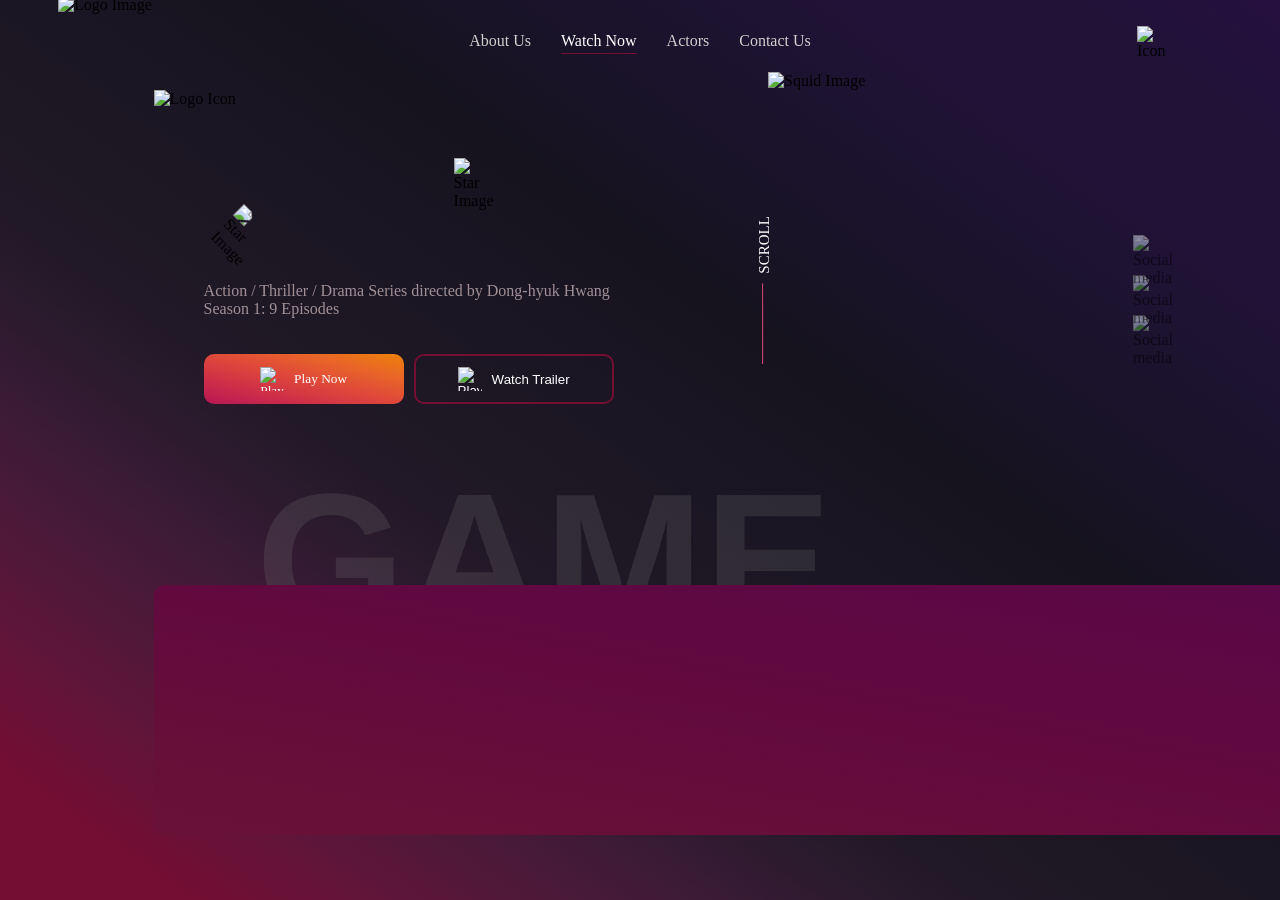
==== Index.html @ ef5143f7 "This is the 3 designs of Task - 2" ====
<!DOCTYPE html>
<html lang="en">

<head>
    <meta charset="UTF-8">
    <meta name="viewport" content="width=device-width, initial-scale=1.0">
    <link rel="stylesheet" href="Style.css">
    <title>Document</title>
</head>

<body>
    <header>
        <nav>
            <div class="nav_class_1" id="nav_id_1"><img src="./Logo 1.png" alt="Logo Image">
            </div>
            <div class="nav_class_1" id="nav_id_2">
                <p>About Us</p>
                <p id="special_p"><u>Watch Now</u></p>
                <p>Actors</p>
                <p>Contact Us</p>
            </div>
            <div class="nav_class_1" id="nav_id_3"><img src="./Hamburger Icon.svg" alt="Icon Image"></div>
        </nav>
    </header>
    <main>
        <section>
            <div class="section_class_1" id="section_id_11">
                <div class="child_1_11" id="id_section_1">
                    <img src="./Blue Star.svg" alt="Star Image">
                </div>
                <img src="./Logo 1.png" alt="Logo Icon">
                <div class="child_1_11" id="id_section_2">
                    <img src="./Yellow Star 1.svg" alt="Star Image">
                </div>
                <p>Action / Thriller / Drama Series directed by Dong-hyuk Hwang <br>
                    Season 1: 9 Episodes</p>
                <div id="button_div"> <button id="button_id_1"><img src="./Hollow Play Icon.svg" alt="Play Image">Play
                        Now</button>
                    <button id="button_id_2"><img src="./play-svgrepo-com.svg" alt="Play Image"> Watch Trailer</button>
                </div>

            </div>
            <div class="section_class_1" id="section_id_12">
                <h1>GAME</h1>
            </div>
            <div class="section_class_1" id="section_id_13">
                <p id="special_p2">_________</p>
                <p id="special_p1">SCROLL</p>
            </div>
            <div class="section_class_1" id="section_id_14">
                <img src="./Squid_Man_Image-removebg-preview.png" alt="Squid Image">
            </div>
            <div class="section_class_1" id="section_id_15">
                <div class="social_media" id="social_media_11"><img src="./facebook-line.svg" alt="Social media"></div>
                <div class="social_media" id="social_media_12"><img src="./instagram-line.svg" alt="Social media"></div>
                <div class="social_media" id="social_media_13"><img src="./twitter-line.svg" alt="Social media"></div>
            </div>
            <div class="section_class_1" id="section_id_16">
                <h2>SQUID</h2>
            </div>
        </section>

        <footer>
            <div class="footer_class_1">
                <div class="footer_child_1" id="footer_child_id_11"></div>
                <div class="footer_child_1" id="footer_child_id_12"></div>
                <div class="footer_child_1" id="footer_child_id_13"></div>
            </div> 
        </footer>
    </main>

</body>

</html>
---- Style.css ----
* {
    padding: 0px;
    margin: 0px;
    box-sizing: border-box;
}


html body {
    width: 100%;
    height: 100vh;

    background-image: linear-gradient(to right top, #740e33, #740e33, #5e1539, #481a39,
            #321b32, #211927, #1d1724, #191522, #16131f, #191328, #1c1330, #211238, #211238, #261040),
        linear-gradient(45deg, #121212 0%, #3a3a3a 100%);
    ;

    background-repeat: no-repeat;
    background-attachment: fixed;
    overflow-x: hidden;
}

nav {
    width: 100%;
    height: 9vh;
    display: flex;

}

#nav_id_1 {
    width: 20%;
    height: 100%;
    display: flex;
    justify-content: center;
    align-items: center;
}

#nav_id_2 {
    width: 60%;
    height: 100%;
    display: flex;
    justify-content: center;
    align-items: center;
    gap: 30px;
}

#nav_id_3 {
    width: 20%;
    height: 100%;
    display: flex;
    justify-content: center;
    align-items: center;
    position: relative;
    cursor: pointer;

}


#nav_id_1>img {
    width: 140px;
    height: 90px;

}

#nav_id_2>p {
    color: rgb(209, 207, 207);
    font-family: serif;
}

u {
    text-underline-offset: 7px;
    text-decoration-color: #740e33;
}

#special_p>u {
    color: #ffff;
    font-family: serif;

}

#nav_id_3>img {
    width: 30px;
    height: 30px;

}

#section_id_11 {
    width: 500px;
    height: 400px;
    position: absolute;
    left: 12%;
    top: 2%;
    display: flex;
    flex-direction: column;
    justify-content: center;
    align-items: flex-start;
    gap: 2px;
}

#section_id_11>img {
    width: 400px;
    height: 280px;
    position: relative;
    margin: 0px;
    padding: 0px;
    top: 10%;
}

#section_id_11>p {
    color: #A19096;
    position: relative;
    top: -5%;
    left: 10%;
}

button {
    width: 200px;
    height: 50px;
    border-radius: 10px;
    display: flex;
    justify-content: center;
    align-items: center;
    gap: 10px;
    cursor: pointer;
}


#button_id_1 {
    background-image: linear-gradient(to right top, #b71754, #ce2e48, #df483a, #e96528, #ed8208);
    border: transparent;
    color: white;
    font-family: serif;

}

#button_id_2 {
    background-color: transparent;
    border: 2px solid #740e33;
    color: white;

}


#button_id_1>img {
    width: 24px;
    height: 24px;
}

#button_id_2>img {
    width: 24px;
    height: 24px;
}

#button_div {
    width: 450px;
    height: 100px;
    display: flex;
    justify-content: flex-start;
    align-items: center;
    gap: 10px;
    position: relative;
    left: 10%;
}

#id_section_1 {
    width: 30px;
    height: 30px;
    position: relative;
    left: 60%;
    top: 35%;
}

#id_section_2 {
    width: 30px;
    height: 30px;
    rotate: 45deg;
    position: relative;
    left: 15%;
    top: -15%;

}

#section_id_14 {
    width: 550px;
    height: 530px;
    position: absolute;
    left: 60%;
    top: 8%;
}

#section_id_14>img {
    background-blend-mode: screen;

}

h1 {
    color: grey;
    font-family: sans-serif;
    font-size: 12rem;
    position: absolute;
    top: 50%;
    left: 20%;
    opacity: 20%;

}

#section_id_13 {
    width: 120px;
    height: 40px;
    position: absolute;
    display: flex;
    justify-content: center;
    align-items: center;
    gap: 10px;
    left: 55%;
    top: 30%;
    rotate: 270deg;
}

#special_p2 {
    color: #d04571;
    font-family: sans-serif;
    display: inline-block;
    transform: translateY(-9px);
}

#special_p1 {
    color: white;
    font-size: 15px;

}

#section_id_15 {
    width: 120px;
    height: 40px;
    position: absolute;
    display: flex;
    justify-content: center;
    align-items: center;
    gap: 10px;
    left: 85%;
    top: 30%;
    rotate: 270deg;
}

.social_media {
    width: 30px;
    height: 30px;
    opacity: 50%;
}

#social_media_11 {
    rotate: 90deg;
}

#social_media_13 {
    rotate: 90deg;
}

#social_media_12 {
    rotate: 90deg;
}


h2 {
    color: grey;
    font-family: sans-serif;
    font-size: 10rem;
    position: absolute;
    left: 85%;
    top: 25%;
    rotate: 270deg;
    opacity: 20%;

}

footer {
    width: 1400px;
    height: 250px;
    background-image: linear-gradient(to right top, #681236, #650e3a, #620a3f, #5d0844, #580849);
    border-radius: 10px;
    display: flex;
    position: absolute;
    top: 65%;
    left: 12%;
    justify-content: center;
    align-items: center;



}

.footer_class_1 {
    display: flex;
    justify-content: center;
    align-items: center;
    gap: 40px;
}

.footer_child_1 {
    width: 400px;
    height: 200px;
    border-radius: 10px;
    display: flex;
    justify-items: center;
}

#footer_child_id_11 {
    background-image: url(./Image\ 1.jpg);
    background-position: center;
    background-size: cover;
    background-repeat: no-repeat;

}


#footer_child_id_12 {
    background-image: url(./Image\ 2.jpg);
    background-position: center;
    background-size: 400px 350px;
    background-repeat: no-repeat;

}

#footer_child_id_13 {
    background-image: url(./Image\ 3.jpg);
    background-position: center;
    background-size: 400px 200px;
    background-repeat: no-repeat;
}
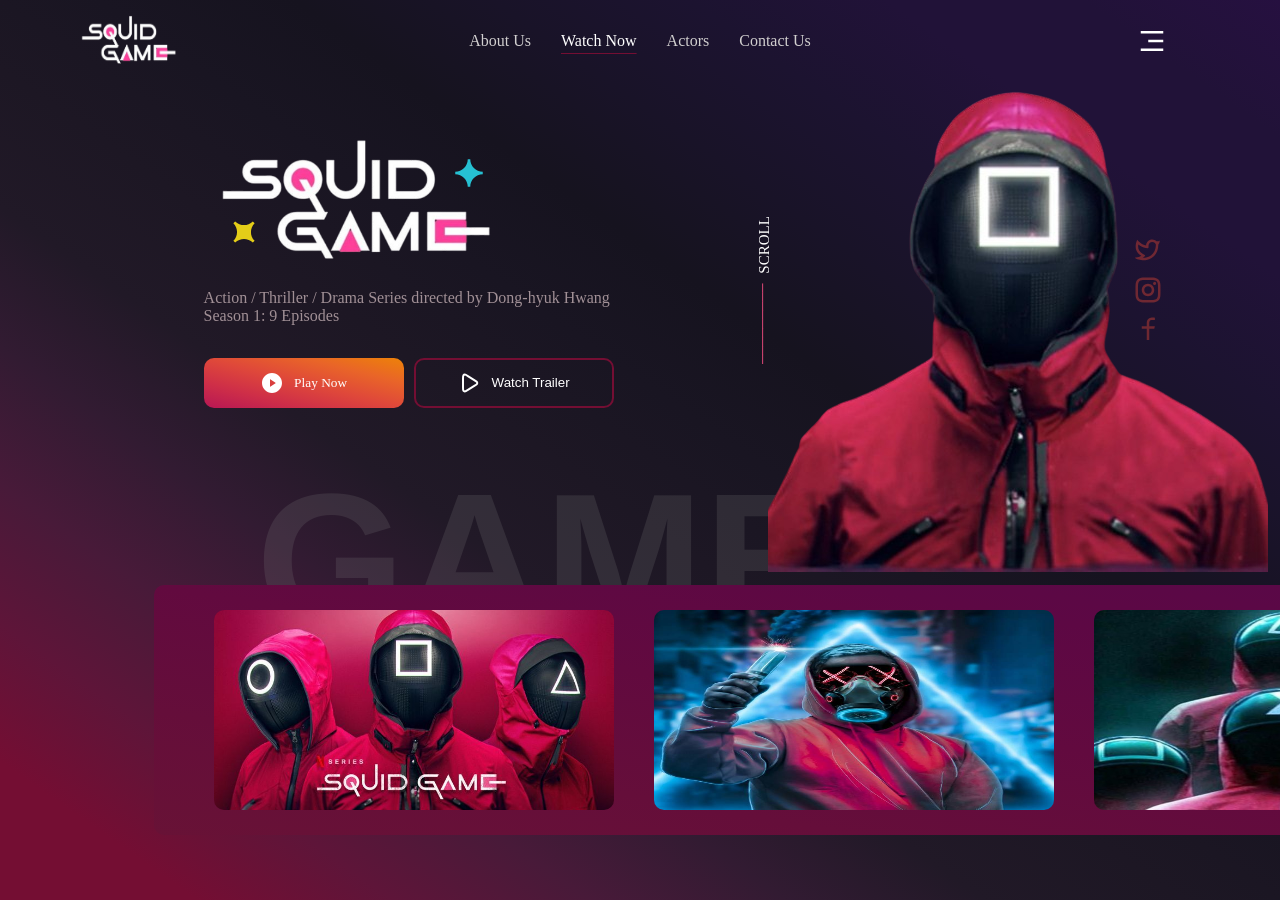
==== commit 6c0ef053: "Initialize project and add images folder" ====
--- a/Index.html
+++ b/Index.html
@@ -1,74 +1,74 @@
-<!DOCTYPE html>
-<html lang="en">
-
-<head>
-    <meta charset="UTF-8">
-    <meta name="viewport" content="width=device-width, initial-scale=1.0">
-    <link rel="stylesheet" href="Style.css">
-    <title>Document</title>
-</head>
-
-<body>
-    <header>
-        <nav>
-            <div class="nav_class_1" id="nav_id_1"><img src="./Logo 1.png" alt="Logo Image">
-            </div>
-            <div class="nav_class_1" id="nav_id_2">
-                <p>About Us</p>
-                <p id="special_p"><u>Watch Now</u></p>
-                <p>Actors</p>
-                <p>Contact Us</p>
-            </div>
-            <div class="nav_class_1" id="nav_id_3"><img src="./Hamburger Icon.svg" alt="Icon Image"></div>
-        </nav>
-    </header>
-    <main>
-        <section>
-            <div class="section_class_1" id="section_id_11">
-                <div class="child_1_11" id="id_section_1">
-                    <img src="./Blue Star.svg" alt="Star Image">
-                </div>
-                <img src="./Logo 1.png" alt="Logo Icon">
-                <div class="child_1_11" id="id_section_2">
-                    <img src="./Yellow Star 1.svg" alt="Star Image">
-                </div>
-                <p>Action / Thriller / Drama Series directed by Dong-hyuk Hwang <br>
-                    Season 1: 9 Episodes</p>
-                <div id="button_div"> <button id="button_id_1"><img src="./Hollow Play Icon.svg" alt="Play Image">Play
-                        Now</button>
-                    <button id="button_id_2"><img src="./play-svgrepo-com.svg" alt="Play Image"> Watch Trailer</button>
-                </div>
-
-            </div>
-            <div class="section_class_1" id="section_id_12">
-                <h1>GAME</h1>
-            </div>
-            <div class="section_class_1" id="section_id_13">
-                <p id="special_p2">_________</p>
-                <p id="special_p1">SCROLL</p>
-            </div>
-            <div class="section_class_1" id="section_id_14">
-                <img src="./Squid_Man_Image-removebg-preview.png" alt="Squid Image">
-            </div>
-            <div class="section_class_1" id="section_id_15">
-                <div class="social_media" id="social_media_11"><img src="./facebook-line.svg" alt="Social media"></div>
-                <div class="social_media" id="social_media_12"><img src="./instagram-line.svg" alt="Social media"></div>
-                <div class="social_media" id="social_media_13"><img src="./twitter-line.svg" alt="Social media"></div>
-            </div>
-            <div class="section_class_1" id="section_id_16">
-                <h2>SQUID</h2>
-            </div>
-        </section>
-
-        <footer>
-            <div class="footer_class_1">
-                <div class="footer_child_1" id="footer_child_id_11"></div>
-                <div class="footer_child_1" id="footer_child_id_12"></div>
-                <div class="footer_child_1" id="footer_child_id_13"></div>
-            </div> 
-        </footer>
-    </main>
-
-</body>
-
+<!DOCTYPE html>
+<html lang="en">
+
+<head>
+    <meta charset="UTF-8">
+    <meta name="viewport" content="width=device-width, initial-scale=1.0">
+    <link rel="stylesheet" href="Style.css">
+    <title>Document</title>
+</head>
+
+<body>
+    <header>
+        <nav>
+            <div class="nav_class_1" id="nav_id_1"><img src="./Logo 1.png" alt="Logo Image">
+            </div>
+            <div class="nav_class_1" id="nav_id_2">
+                <p>About Us</p>
+                <p id="special_p"><u>Watch Now</u></p>
+                <p>Actors</p>
+                <p>Contact Us</p>
+            </div>
+            <div class="nav_class_1" id="nav_id_3"><img src="./Hamburger Icon.svg" alt="Icon Image"></div>
+        </nav>
+    </header>
+    <main>
+        <section>
+            <div class="section_class_1" id="section_id_11">
+                <div class="child_1_11" id="id_section_1">
+                    <img src="./Blue Star.svg" alt="Star Image">
+                </div>
+                <img src="./Logo 1.png" alt="Logo Icon">
+                <div class="child_1_11" id="id_section_2">
+                    <img src="./Yellow Star 1.svg" alt="Star Image">
+                </div>
+                <p>Action / Thriller / Drama Series directed by Dong-hyuk Hwang <br>
+                    Season 1: 9 Episodes</p>
+                <div id="button_div"> <button id="button_id_1"><img src="./Hollow Play Icon.svg" alt="Play Image">Play
+                        Now</button>
+                    <button id="button_id_2"><img src="./play-svgrepo-com.svg" alt="Play Image"> Watch Trailer</button>
+                </div>
+
+            </div>
+            <div class="section_class_1" id="section_id_12">
+                <h1>GAME</h1>
+            </div>
+            <div class="section_class_1" id="section_id_13">
+                <p id="special_p2">_________</p>
+                <p id="special_p1">SCROLL</p>
+            </div>
+            <div class="section_class_1" id="section_id_14">
+                <img src="./Squid_Man_Image-removebg-preview.png" alt="Squid Image">
+            </div>
+            <div class="section_class_1" id="section_id_15">
+                <div class="social_media" id="social_media_11"><img src="./facebook-line.svg" alt="Social media"></div>
+                <div class="social_media" id="social_media_12"><img src="./instagram-line.svg" alt="Social media"></div>
+                <div class="social_media" id="social_media_13"><img src="./twitter-line.svg" alt="Social media"></div>
+            </div>
+            <div class="section_class_1" id="section_id_16">
+                <h2>SQUID</h2>
+            </div>
+        </section>
+
+        <footer>
+            <div class="footer_class_1">
+                <div class="footer_child_1" id="footer_child_id_11"></div>
+                <div class="footer_child_1" id="footer_child_id_12"></div>
+                <div class="footer_child_1" id="footer_child_id_13"></div>
+            </div> 
+        </footer>
+    </main>
+
+</body>
+
 </html>
--- a/Style.css
+++ b/Style.css
@@ -1,329 +1,329 @@
-* {
-    padding: 0px;
-    margin: 0px;
-    box-sizing: border-box;
-}
-
-
-html body {
-    width: 100%;
-    height: 100vh;
-
-    background-image: linear-gradient(to right top, #740e33, #740e33, #5e1539, #481a39,
-            #321b32, #211927, #1d1724, #191522, #16131f, #191328, #1c1330, #211238, #211238, #261040),
-        linear-gradient(45deg, #121212 0%, #3a3a3a 100%);
-    ;
-
-    background-repeat: no-repeat;
-    background-attachment: fixed;
-    overflow-x: hidden;
-}
-
-nav {
-    width: 100%;
-    height: 9vh;
-    display: flex;
-
-}
-
-#nav_id_1 {
-    width: 20%;
-    height: 100%;
-    display: flex;
-    justify-content: center;
-    align-items: center;
-}
-
-#nav_id_2 {
-    width: 60%;
-    height: 100%;
-    display: flex;
-    justify-content: center;
-    align-items: center;
-    gap: 30px;
-}
-
-#nav_id_3 {
-    width: 20%;
-    height: 100%;
-    display: flex;
-    justify-content: center;
-    align-items: center;
-    position: relative;
-    cursor: pointer;
-
-}
-
-
-#nav_id_1>img {
-    width: 140px;
-    height: 90px;
-
-}
-
-#nav_id_2>p {
-    color: rgb(209, 207, 207);
-    font-family: serif;
-}
-
-u {
-    text-underline-offset: 7px;
-    text-decoration-color: #740e33;
-}
-
-#special_p>u {
-    color: #ffff;
-    font-family: serif;
-
-}
-
-#nav_id_3>img {
-    width: 30px;
-    height: 30px;
-
-}
-
-#section_id_11 {
-    width: 500px;
-    height: 400px;
-    position: absolute;
-    left: 12%;
-    top: 2%;
-    display: flex;
-    flex-direction: column;
-    justify-content: center;
-    align-items: flex-start;
-    gap: 2px;
-}
-
-#section_id_11>img {
-    width: 400px;
-    height: 280px;
-    position: relative;
-    margin: 0px;
-    padding: 0px;
-    top: 10%;
-}
-
-#section_id_11>p {
-    color: #A19096;
-    position: relative;
-    top: -5%;
-    left: 10%;
-}
-
-button {
-    width: 200px;
-    height: 50px;
-    border-radius: 10px;
-    display: flex;
-    justify-content: center;
-    align-items: center;
-    gap: 10px;
-    cursor: pointer;
-}
-
-
-#button_id_1 {
-    background-image: linear-gradient(to right top, #b71754, #ce2e48, #df483a, #e96528, #ed8208);
-    border: transparent;
-    color: white;
-    font-family: serif;
-
-}
-
-#button_id_2 {
-    background-color: transparent;
-    border: 2px solid #740e33;
-    color: white;
-
-}
-
-
-#button_id_1>img {
-    width: 24px;
-    height: 24px;
-}
-
-#button_id_2>img {
-    width: 24px;
-    height: 24px;
-}
-
-#button_div {
-    width: 450px;
-    height: 100px;
-    display: flex;
-    justify-content: flex-start;
-    align-items: center;
-    gap: 10px;
-    position: relative;
-    left: 10%;
-}
-
-#id_section_1 {
-    width: 30px;
-    height: 30px;
-    position: relative;
-    left: 60%;
-    top: 35%;
-}
-
-#id_section_2 {
-    width: 30px;
-    height: 30px;
-    rotate: 45deg;
-    position: relative;
-    left: 15%;
-    top: -15%;
-
-}
-
-#section_id_14 {
-    width: 550px;
-    height: 530px;
-    position: absolute;
-    left: 60%;
-    top: 8%;
-}
-
-#section_id_14>img {
-    background-blend-mode: screen;
-
-}
-
-h1 {
-    color: grey;
-    font-family: sans-serif;
-    font-size: 12rem;
-    position: absolute;
-    top: 50%;
-    left: 20%;
-    opacity: 20%;
-
-}
-
-#section_id_13 {
-    width: 120px;
-    height: 40px;
-    position: absolute;
-    display: flex;
-    justify-content: center;
-    align-items: center;
-    gap: 10px;
-    left: 55%;
-    top: 30%;
-    rotate: 270deg;
-}
-
-#special_p2 {
-    color: #d04571;
-    font-family: sans-serif;
-    display: inline-block;
-    transform: translateY(-9px);
-}
-
-#special_p1 {
-    color: white;
-    font-size: 15px;
-
-}
-
-#section_id_15 {
-    width: 120px;
-    height: 40px;
-    position: absolute;
-    display: flex;
-    justify-content: center;
-    align-items: center;
-    gap: 10px;
-    left: 85%;
-    top: 30%;
-    rotate: 270deg;
-}
-
-.social_media {
-    width: 30px;
-    height: 30px;
-    opacity: 50%;
-}
-
-#social_media_11 {
-    rotate: 90deg;
-}
-
-#social_media_13 {
-    rotate: 90deg;
-}
-
-#social_media_12 {
-    rotate: 90deg;
-}
-
-
-h2 {
-    color: grey;
-    font-family: sans-serif;
-    font-size: 10rem;
-    position: absolute;
-    left: 85%;
-    top: 25%;
-    rotate: 270deg;
-    opacity: 20%;
-
-}
-
-footer {
-    width: 1400px;
-    height: 250px;
-    background-image: linear-gradient(to right top, #681236, #650e3a, #620a3f, #5d0844, #580849);
-    border-radius: 10px;
-    display: flex;
-    position: absolute;
-    top: 65%;
-    left: 12%;
-    justify-content: center;
-    align-items: center;
-
-
-
-}
-
-.footer_class_1 {
-    display: flex;
-    justify-content: center;
-    align-items: center;
-    gap: 40px;
-}
-
-.footer_child_1 {
-    width: 400px;
-    height: 200px;
-    border-radius: 10px;
-    display: flex;
-    justify-items: center;
-}
-
-#footer_child_id_11 {
-    background-image: url(./Image\ 1.jpg);
-    background-position: center;
-    background-size: cover;
-    background-repeat: no-repeat;
-
-}
-
-
-#footer_child_id_12 {
-    background-image: url(./Image\ 2.jpg);
-    background-position: center;
-    background-size: 400px 350px;
-    background-repeat: no-repeat;
-
-}
-
-#footer_child_id_13 {
-    background-image: url(./Image\ 3.jpg);
-    background-position: center;
-    background-size: 400px 200px;
-    background-repeat: no-repeat;
+* {
+    padding: 0px;
+    margin: 0px;
+    box-sizing: border-box;
+}
+
+
+html body {
+    width: 100%;
+    height: 100vh;
+
+    background-image: linear-gradient(to right top, #740e33, #740e33, #5e1539, #481a39,
+            #321b32, #211927, #1d1724, #191522, #16131f, #191328, #1c1330, #211238, #211238, #261040),
+        linear-gradient(45deg, #121212 0%, #3a3a3a 100%);
+    ;
+
+    background-repeat: no-repeat;
+    background-attachment: fixed;
+    overflow-x: hidden;
+}
+
+nav {
+    width: 100%;
+    height: 9vh;
+    display: flex;
+
+}
+
+#nav_id_1 {
+    width: 20%;
+    height: 100%;
+    display: flex;
+    justify-content: center;
+    align-items: center;
+}
+
+#nav_id_2 {
+    width: 60%;
+    height: 100%;
+    display: flex;
+    justify-content: center;
+    align-items: center;
+    gap: 30px;
+}
+
+#nav_id_3 {
+    width: 20%;
+    height: 100%;
+    display: flex;
+    justify-content: center;
+    align-items: center;
+    position: relative;
+    cursor: pointer;
+
+}
+
+
+#nav_id_1>img {
+    width: 140px;
+    height: 90px;
+
+}
+
+#nav_id_2>p {
+    color: rgb(209, 207, 207);
+    font-family: serif;
+}
+
+u {
+    text-underline-offset: 7px;
+    text-decoration-color: #740e33;
+}
+
+#special_p>u {
+    color: #ffff;
+    font-family: serif;
+
+}
+
+#nav_id_3>img {
+    width: 30px;
+    height: 30px;
+
+}
+
+#section_id_11 {
+    width: 500px;
+    height: 400px;
+    position: absolute;
+    left: 12%;
+    top: 2%;
+    display: flex;
+    flex-direction: column;
+    justify-content: center;
+    align-items: flex-start;
+    gap: 2px;
+}
+
+#section_id_11>img {
+    width: 400px;
+    height: 280px;
+    position: relative;
+    margin: 0px;
+    padding: 0px;
+    top: 10%;
+}
+
+#section_id_11>p {
+    color: #A19096;
+    position: relative;
+    top: -5%;
+    left: 10%;
+}
+
+button {
+    width: 200px;
+    height: 50px;
+    border-radius: 10px;
+    display: flex;
+    justify-content: center;
+    align-items: center;
+    gap: 10px;
+    cursor: pointer;
+}
+
+
+#button_id_1 {
+    background-image: linear-gradient(to right top, #b71754, #ce2e48, #df483a, #e96528, #ed8208);
+    border: transparent;
+    color: white;
+    font-family: serif;
+
+}
+
+#button_id_2 {
+    background-color: transparent;
+    border: 2px solid #740e33;
+    color: white;
+
+}
+
+
+#button_id_1>img {
+    width: 24px;
+    height: 24px;
+}
+
+#button_id_2>img {
+    width: 24px;
+    height: 24px;
+}
+
+#button_div {
+    width: 450px;
+    height: 100px;
+    display: flex;
+    justify-content: flex-start;
+    align-items: center;
+    gap: 10px;
+    position: relative;
+    left: 10%;
+}
+
+#id_section_1 {
+    width: 30px;
+    height: 30px;
+    position: relative;
+    left: 60%;
+    top: 35%;
+}
+
+#id_section_2 {
+    width: 30px;
+    height: 30px;
+    rotate: 45deg;
+    position: relative;
+    left: 15%;
+    top: -15%;
+
+}
+
+#section_id_14 {
+    width: 550px;
+    height: 530px;
+    position: absolute;
+    left: 60%;
+    top: 8%;
+}
+
+#section_id_14>img {
+    background-blend-mode: screen;
+
+}
+
+h1 {
+    color: grey;
+    font-family: sans-serif;
+    font-size: 12rem;
+    position: absolute;
+    top: 50%;
+    left: 20%;
+    opacity: 20%;
+
+}
+
+#section_id_13 {
+    width: 120px;
+    height: 40px;
+    position: absolute;
+    display: flex;
+    justify-content: center;
+    align-items: center;
+    gap: 10px;
+    left: 55%;
+    top: 30%;
+    rotate: 270deg;
+}
+
+#special_p2 {
+    color: #d04571;
+    font-family: sans-serif;
+    display: inline-block;
+    transform: translateY(-9px);
+}
+
+#special_p1 {
+    color: white;
+    font-size: 15px;
+
+}
+
+#section_id_15 {
+    width: 120px;
+    height: 40px;
+    position: absolute;
+    display: flex;
+    justify-content: center;
+    align-items: center;
+    gap: 10px;
+    left: 85%;
+    top: 30%;
+    rotate: 270deg;
+}
+
+.social_media {
+    width: 30px;
+    height: 30px;
+    opacity: 50%;
+}
+
+#social_media_11 {
+    rotate: 90deg;
+}
+
+#social_media_13 {
+    rotate: 90deg;
+}
+
+#social_media_12 {
+    rotate: 90deg;
+}
+
+
+h2 {
+    color: grey;
+    font-family: sans-serif;
+    font-size: 10rem;
+    position: absolute;
+    left: 85%;
+    top: 25%;
+    rotate: 270deg;
+    opacity: 20%;
+
+}
+
+footer {
+    width: 1400px;
+    height: 250px;
+    background-image: linear-gradient(to right top, #681236, #650e3a, #620a3f, #5d0844, #580849);
+    border-radius: 10px;
+    display: flex;
+    position: absolute;
+    top: 65%;
+    left: 12%;
+    justify-content: center;
+    align-items: center;
+
+
+
+}
+
+.footer_class_1 {
+    display: flex;
+    justify-content: center;
+    align-items: center;
+    gap: 40px;
+}
+
+.footer_child_1 {
+    width: 400px;
+    height: 200px;
+    border-radius: 10px;
+    display: flex;
+    justify-items: center;
+}
+
+#footer_child_id_11 {
+    background-image: url(./Image\ 1.jpg);
+    background-position: center;
+    background-size: cover;
+    background-repeat: no-repeat;
+
+}
+
+
+#footer_child_id_12 {
+    background-image: url(./Image\ 2.jpg);
+    background-position: center;
+    background-size: 400px 350px;
+    background-repeat: no-repeat;
+
+}
+
+#footer_child_id_13 {
+    background-image: url(./Image\ 3.jpg);
+    background-position: center;
+    background-size: 400px 200px;
+    background-repeat: no-repeat;
 }
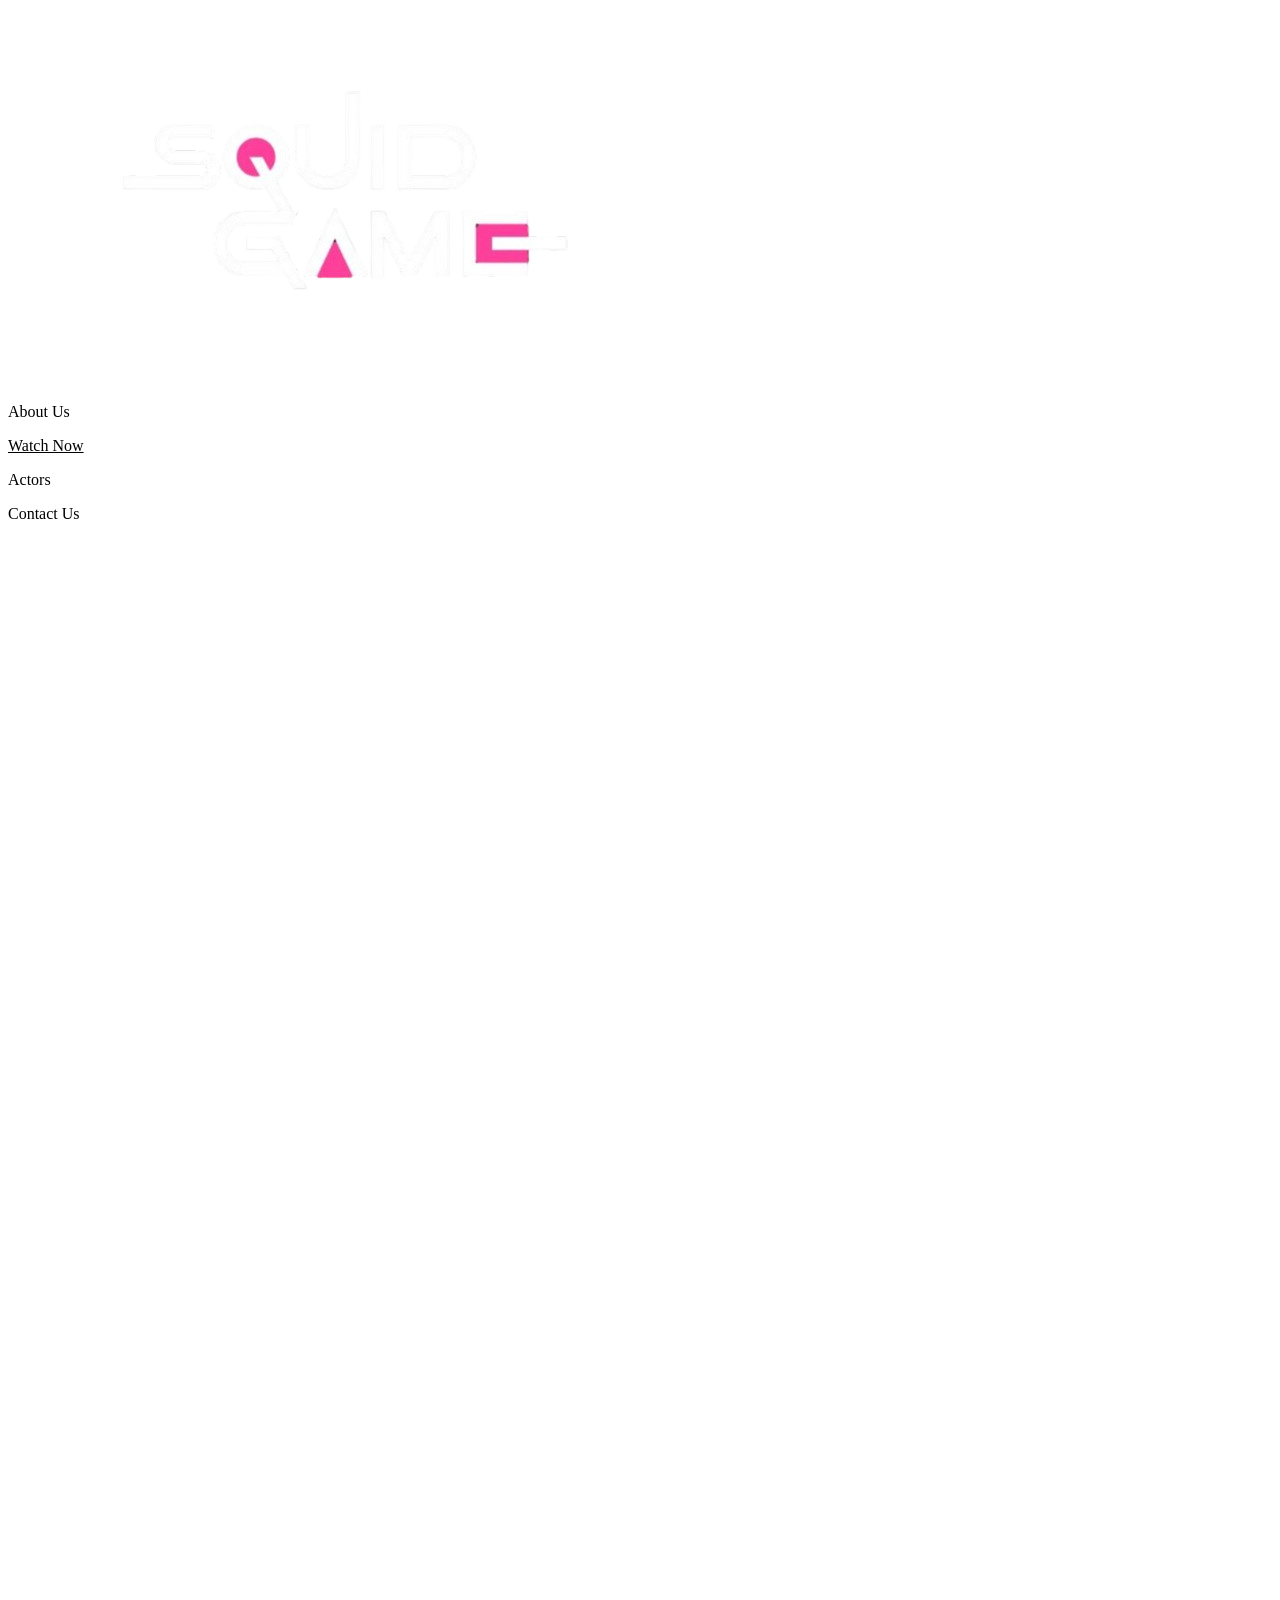
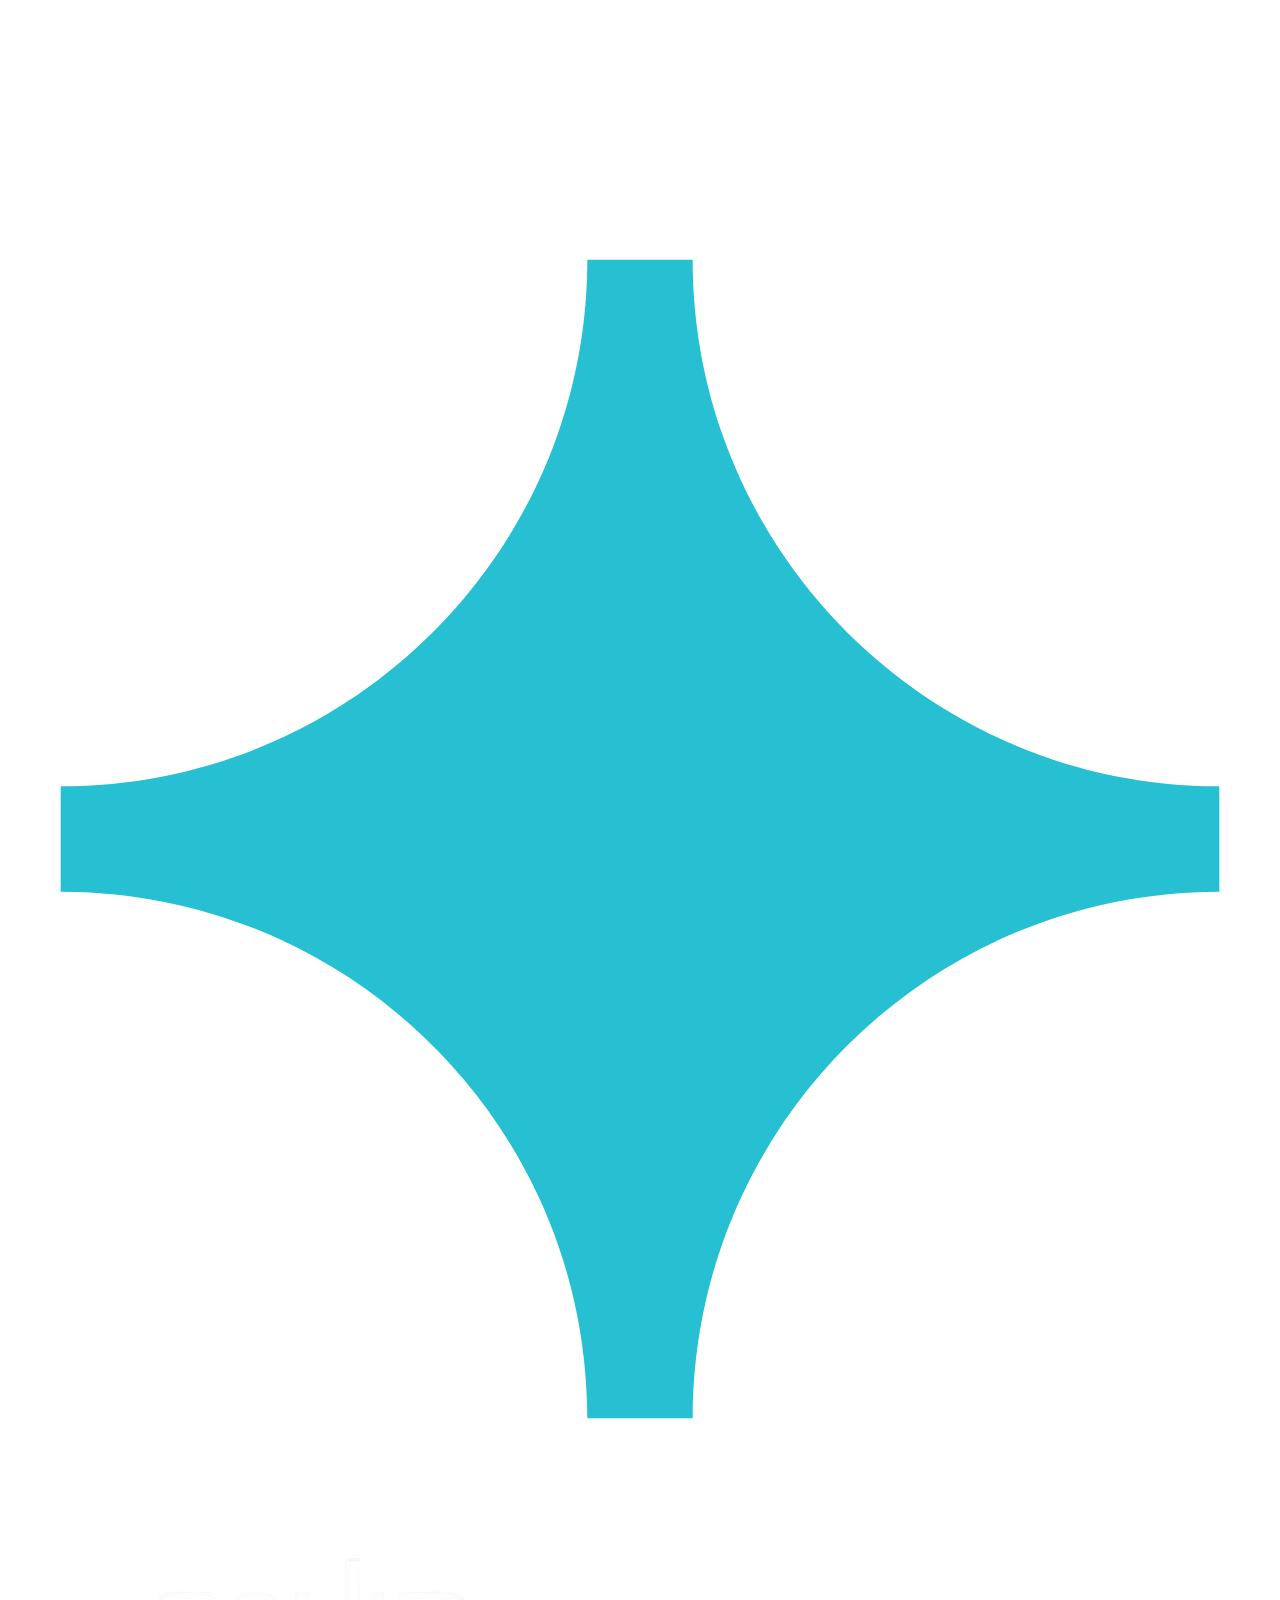
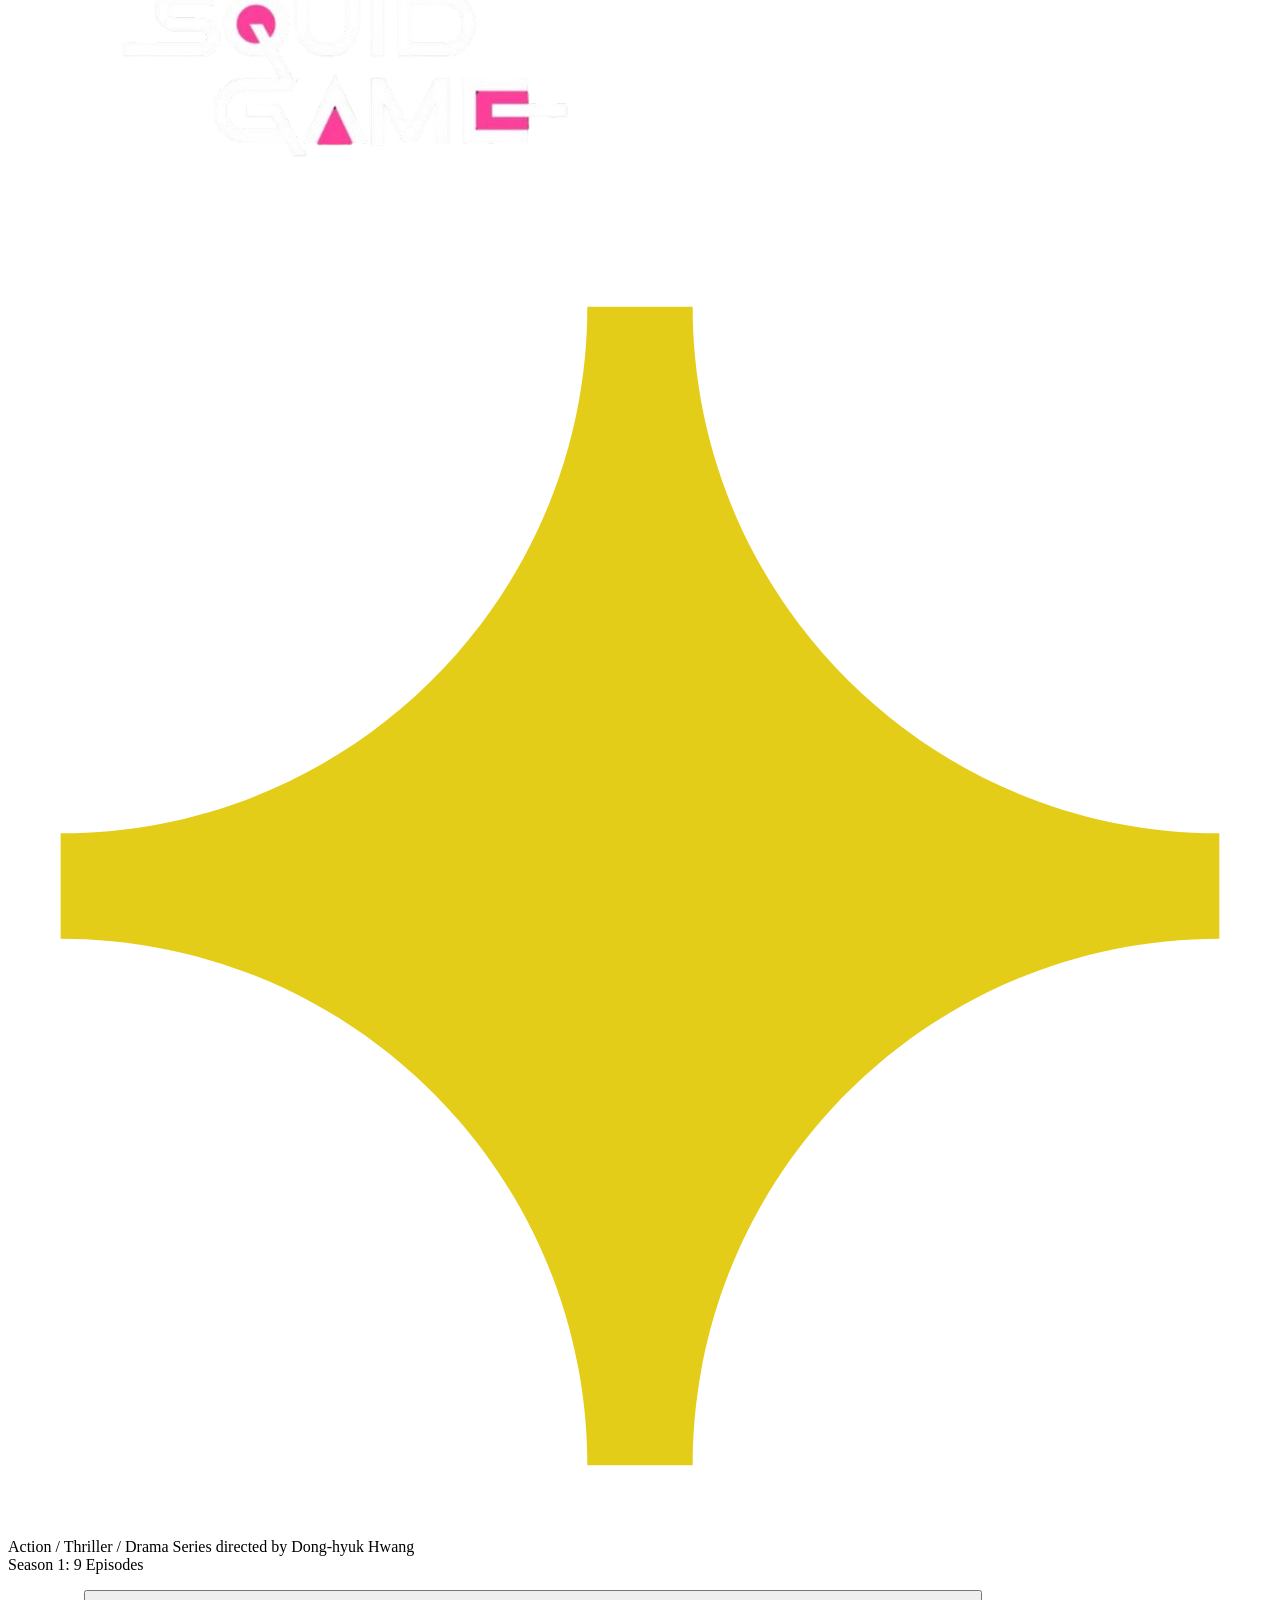
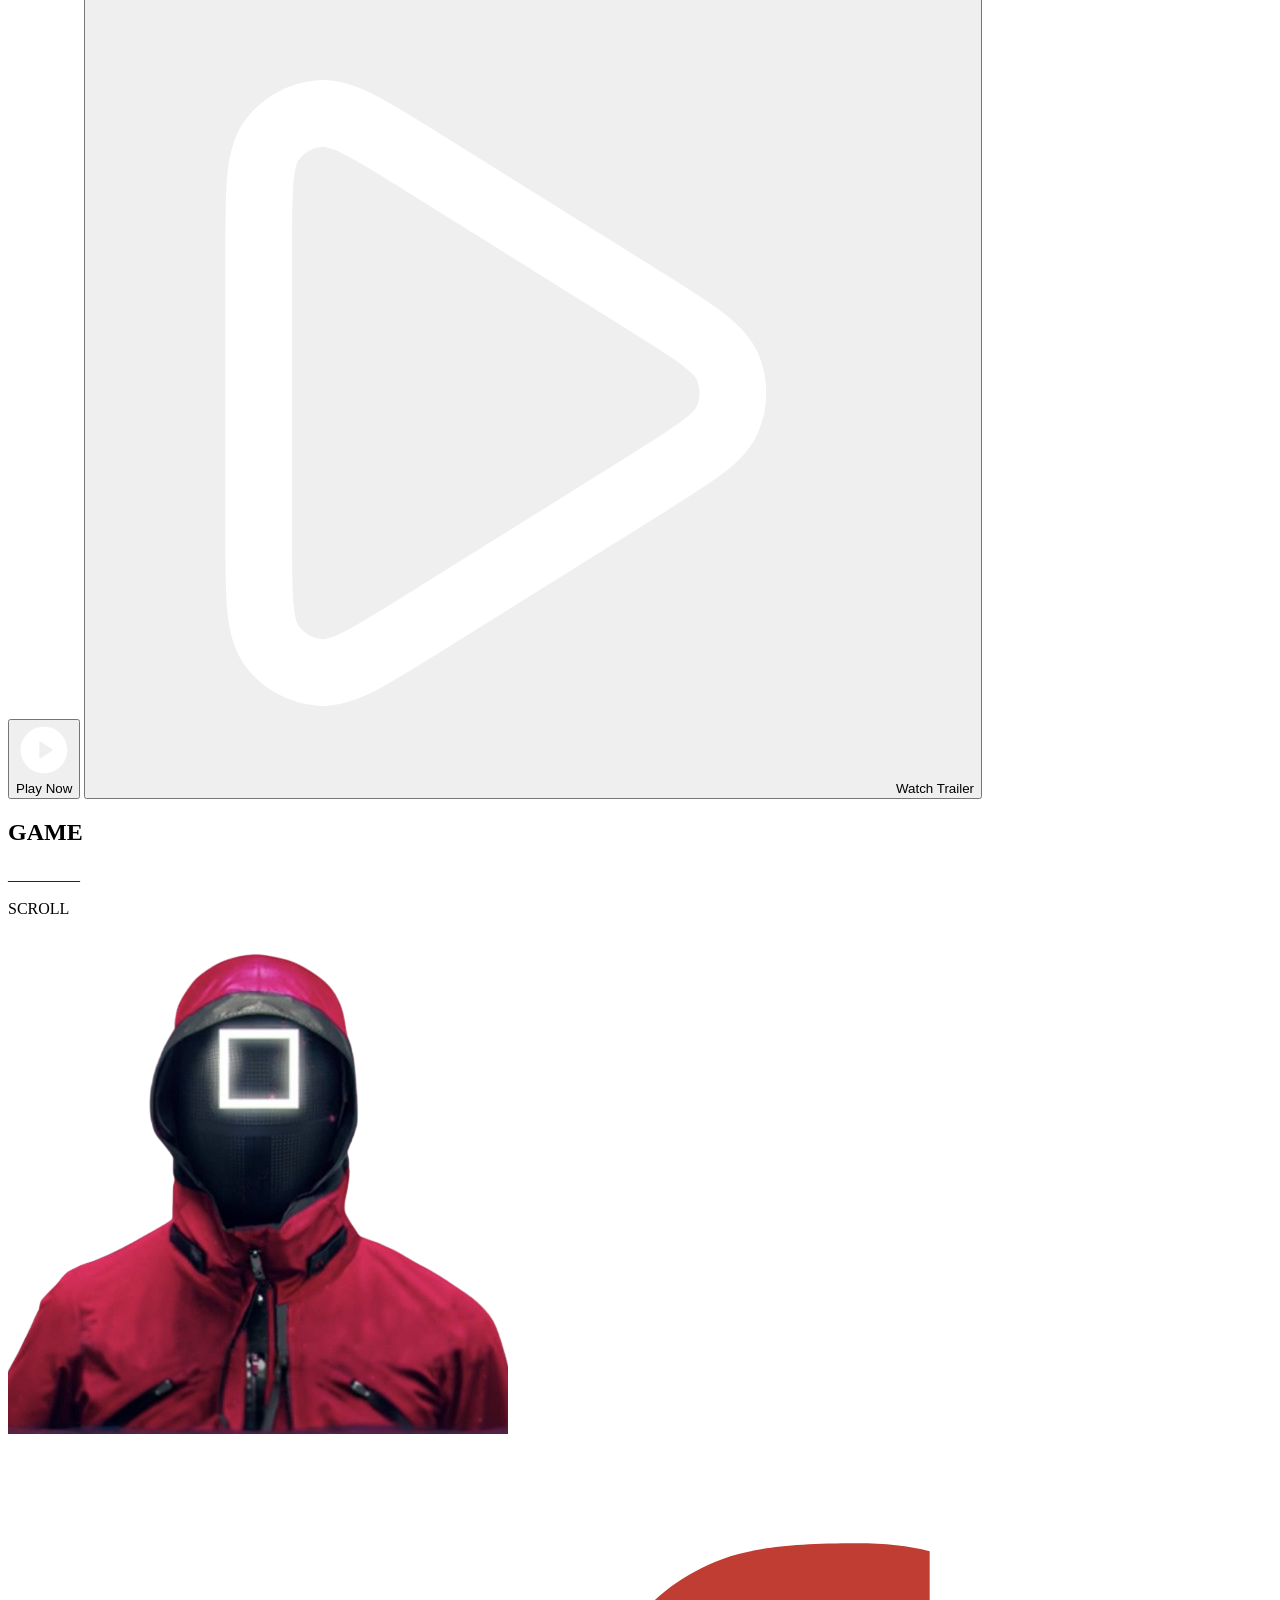
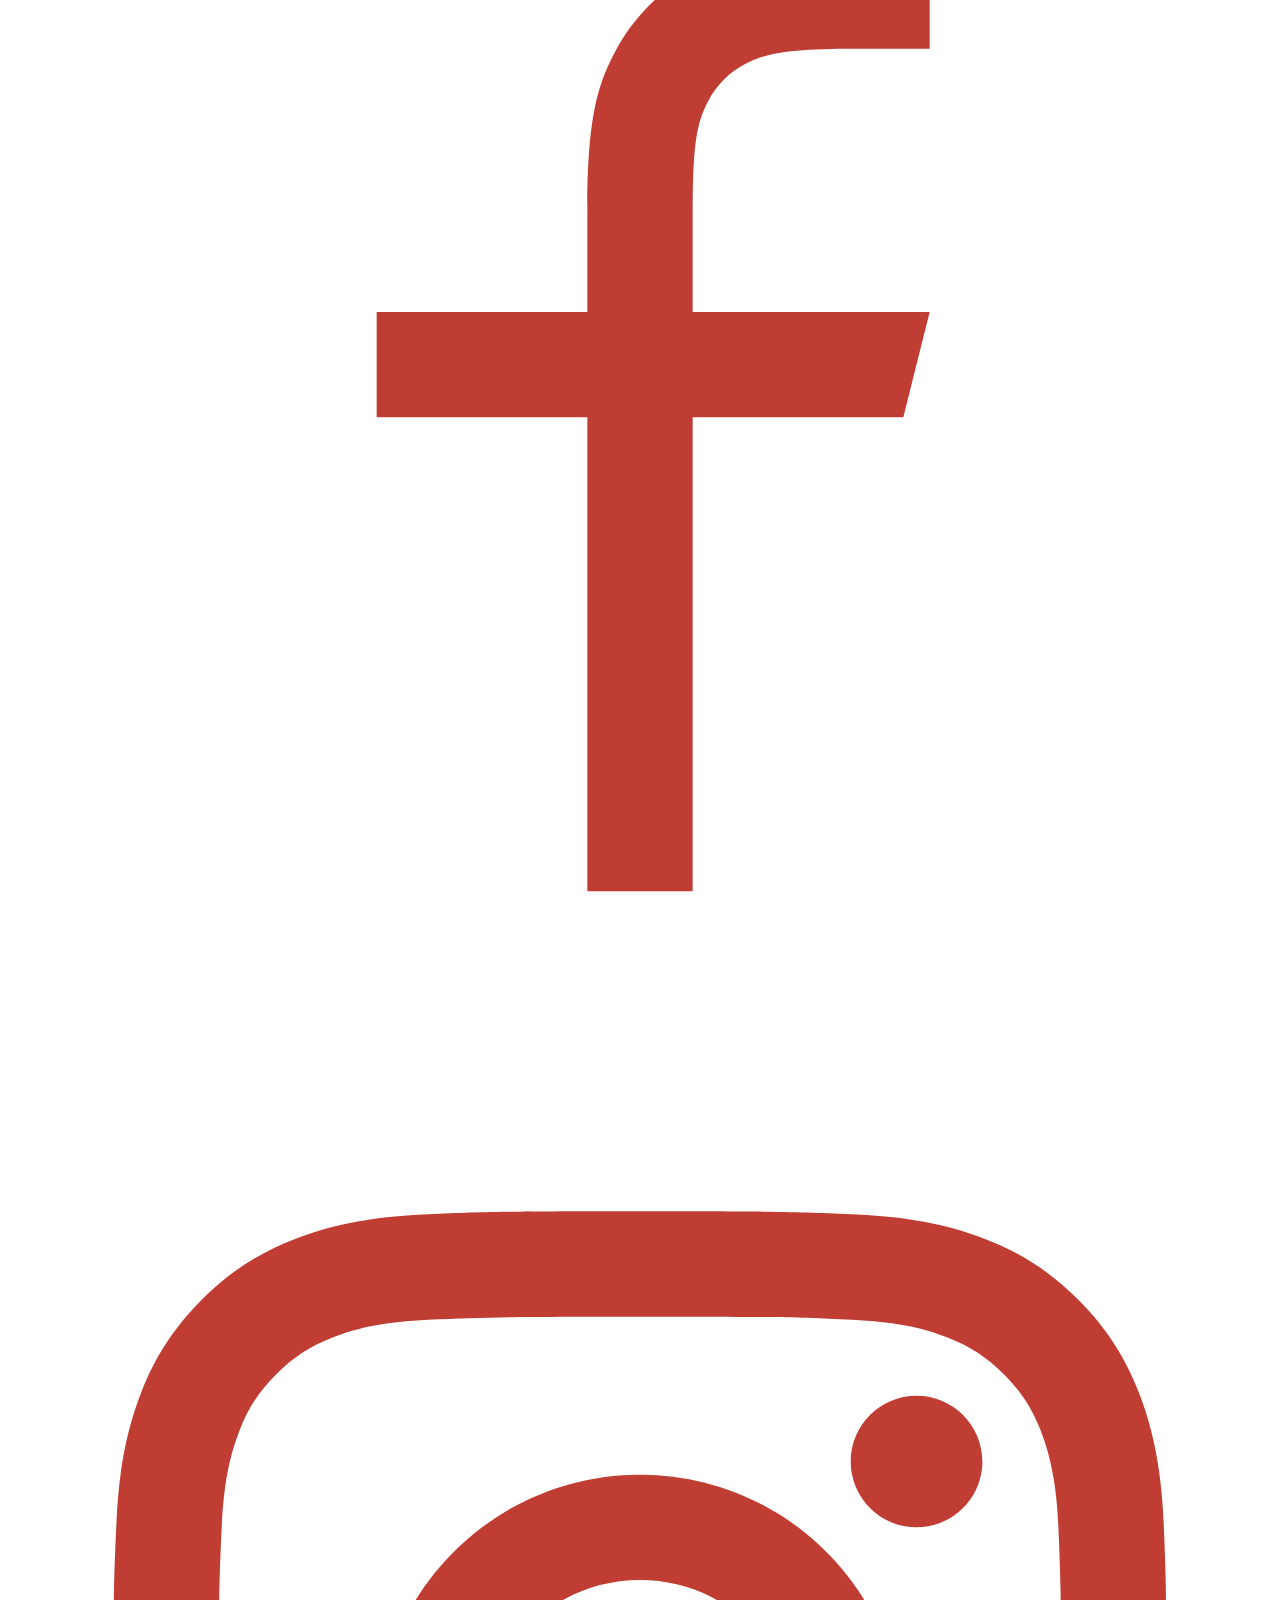
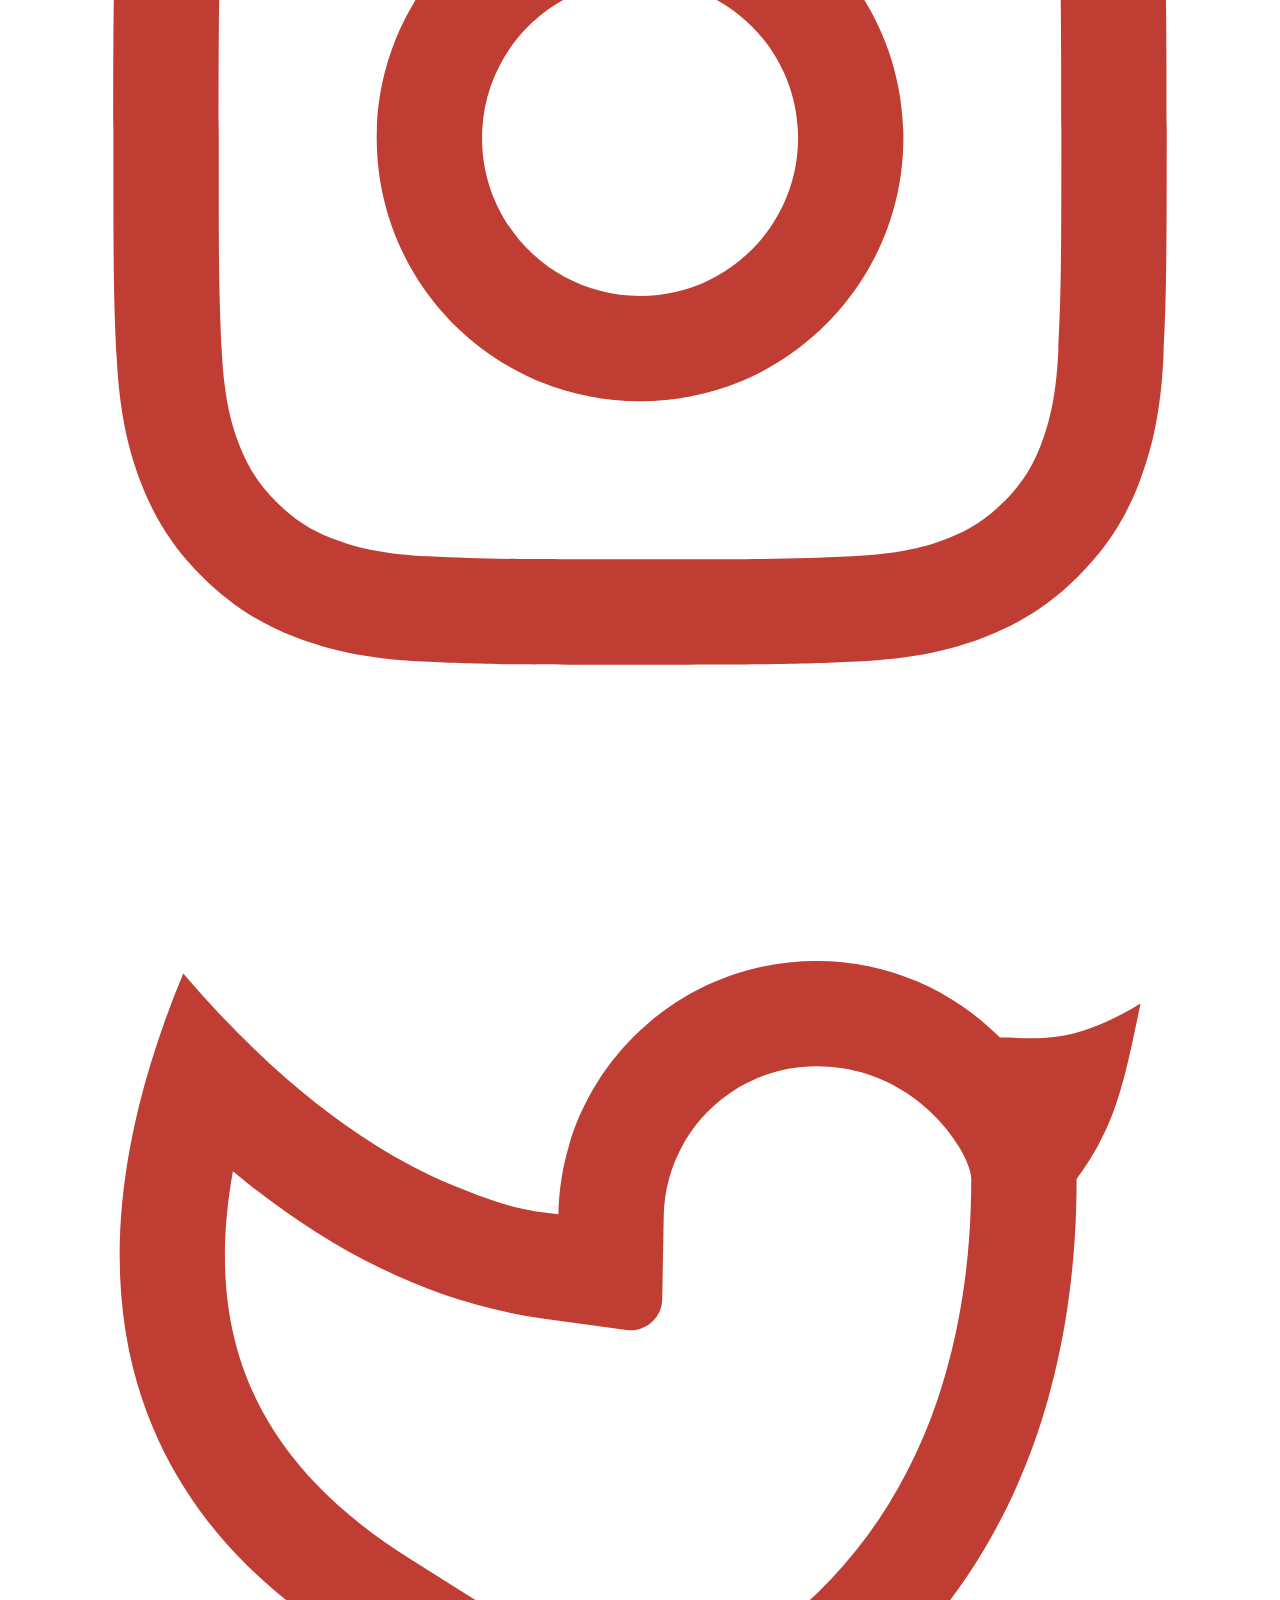
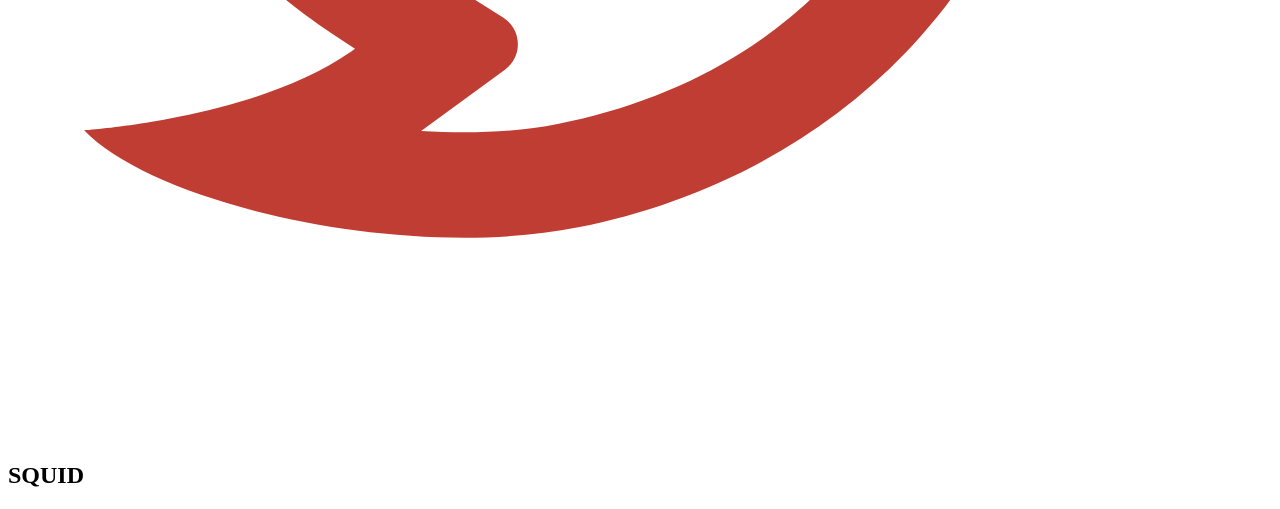
==== commit ce2cb69d: "Fix image and css paths" ====
--- a/Index.html
+++ b/Index.html
@@ -4,14 +4,14 @@
 <head>
     <meta charset="UTF-8">
     <meta name="viewport" content="width=device-width, initial-scale=1.0">
-    <link rel="stylesheet" href="Style.css">
+    <link rel="stylesheet" href="style.css">
     <title>Document</title>
 </head>
 
 <body>
     <header>
         <nav>
-            <div class="nav_class_1" id="nav_id_1"><img src="./Logo 1.png" alt="Logo Image">
+            <div class="nav_class_1" id="nav_id_1"><img src="Logo-1.png" alt="Logo Image">
             </div>
             <div class="nav_class_1" id="nav_id_2">
                 <p>About Us</p>
@@ -19,24 +19,24 @@
                 <p>Actors</p>
                 <p>Contact Us</p>
             </div>
-            <div class="nav_class_1" id="nav_id_3"><img src="./Hamburger Icon.svg" alt="Icon Image"></div>
+            <div class="nav_class_1" id="nav_id_3"><img src="Hamburger-Icon.svg" alt="Icon Image"></div>
         </nav>
     </header>
     <main>
         <section>
             <div class="section_class_1" id="section_id_11">
                 <div class="child_1_11" id="id_section_1">
-                    <img src="./Blue Star.svg" alt="Star Image">
+                    <img src="Blue-Star.svg" alt="Star Image">
                 </div>
-                <img src="./Logo 1.png" alt="Logo Icon">
+                <img src="Logo-1.png" alt="Logo Icon">
                 <div class="child_1_11" id="id_section_2">
-                    <img src="./Yellow Star 1.svg" alt="Star Image">
+                    <img src="Yellow-Star-1.svg" alt="Star Image">
                 </div>
                 <p>Action / Thriller / Drama Series directed by Dong-hyuk Hwang <br>
                     Season 1: 9 Episodes</p>
-                <div id="button_div"> <button id="button_id_1"><img src="./Hollow Play Icon.svg" alt="Play Image">Play
+                <div id="button_div"> <button id="button_id_1"><img src="Hollow-Play-Icon.svg" alt="Play Image">Play
                         Now</button>
-                    <button id="button_id_2"><img src="./play-svgrepo-com.svg" alt="Play Image"> Watch Trailer</button>
+                    <button id="button_id_2"><img src="play-svgrepo-com.svg" alt="Play Image"> Watch Trailer</button>
                 </div>
 
             </div>
@@ -48,12 +48,12 @@
                 <p id="special_p1">SCROLL</p>
             </div>
             <div class="section_class_1" id="section_id_14">
-                <img src="./Squid_Man_Image-removebg-preview.png" alt="Squid Image">
+                <img src="Squid_Man_Image-removebg-preview.png" alt="Squid Image">
             </div>
             <div class="section_class_1" id="section_id_15">
-                <div class="social_media" id="social_media_11"><img src="./facebook-line.svg" alt="Social media"></div>
-                <div class="social_media" id="social_media_12"><img src="./instagram-line.svg" alt="Social media"></div>
-                <div class="social_media" id="social_media_13"><img src="./twitter-line.svg" alt="Social media"></div>
+                <div class="social_media" id="social_media_11"><img src="facebook-line.svg" alt="Social media"></div>
+                <div class="social_media" id="social_media_12"><img src="instagram-line.svg" alt="Social media"></div>
+                <div class="social_media" id="social_media_13"><img src="twitter-line.svg" alt="Social media"></div>
             </div>
             <div class="section_class_1" id="section_id_16">
                 <h2>SQUID</h2>
